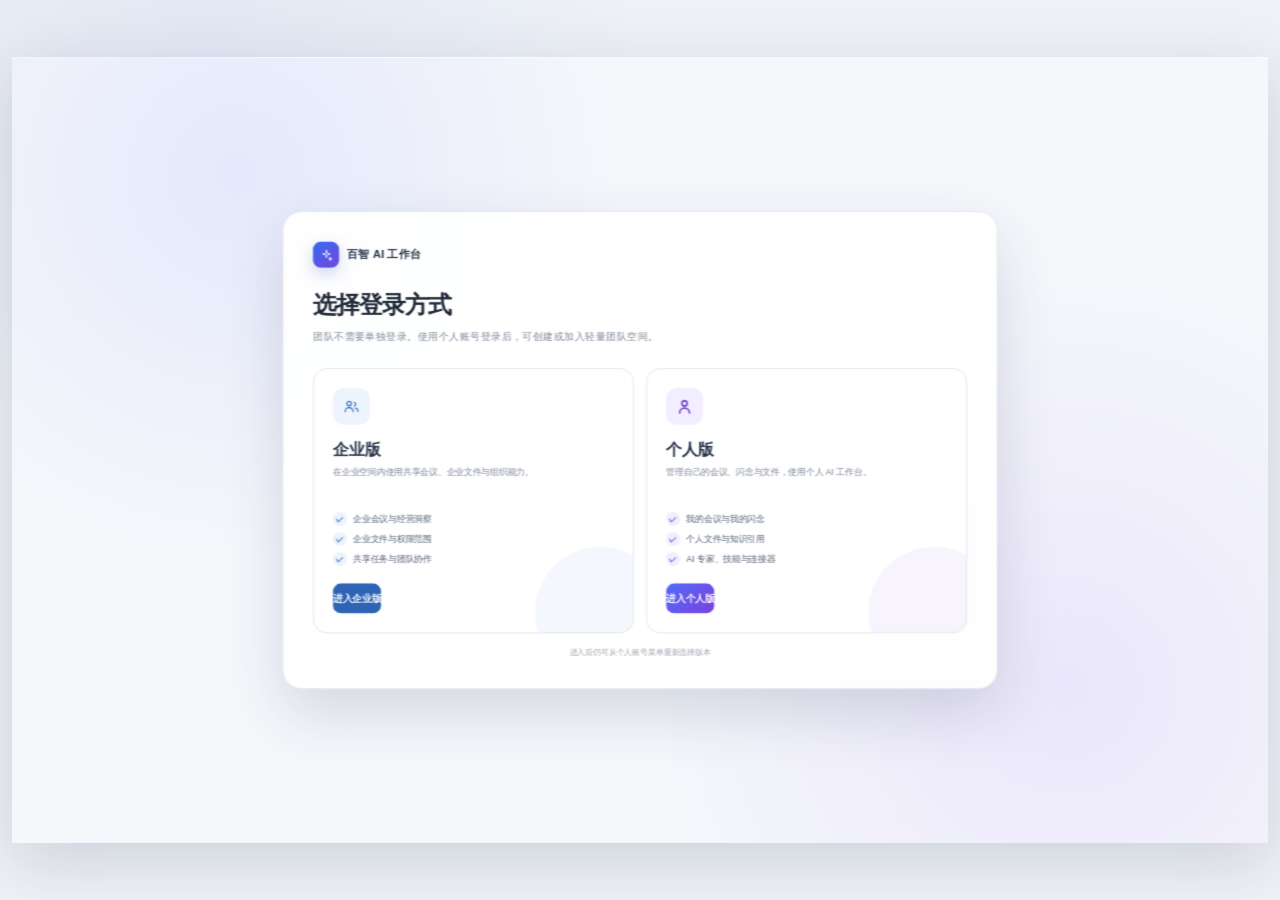
==== index.html @ efae0582 "feat: publish baizhi v14 team workspace prototype" ====
<!doctype html>
<html lang="zh-CN">
<head>
  <meta charset="UTF-8" />
  <meta name="viewport" content="width=device-width, initial-scale=1, viewport-fit=cover" />
  <title>百智 AI 工作台 · v14 轻团队 PC 预览</title>
  <style>
    :root {
      color-scheme: light;
      --canvas-width: 1440;
      --canvas-height: 900;
      --preview-bg: #eef1f6;
    }

    * { box-sizing: border-box; }

    html,
    body {
      width: 100%;
      height: 100%;
      margin: 0;
      overflow: hidden;
      background: var(--preview-bg);
    }

    body {
      font-family: "MiSans", "HarmonyOS Sans SC", "PingFang SC", "Microsoft YaHei", sans-serif;
    }

    .preview-stage {
      position: relative;
      width: 100%;
      height: 100%;
      min-height: 320px;
      overflow: hidden;
      background:
        radial-gradient(circle at 16% 8%, rgba(79, 111, 220, 0.08), transparent 32%),
        #eef1f6;
    }

    .preview-canvas {
      position: absolute;
      top: 50%;
      left: 50%;
      width: calc(var(--canvas-width) * 1px);
      height: calc(var(--canvas-height) * 1px);
      overflow: hidden;
      background: #fff;
      box-shadow: 0 20px 70px rgba(28, 43, 68, 0.16);
      transform: translate(-50%, -50%) scale(var(--preview-scale, 1));
      transform-origin: center;
    }

    .preview-canvas iframe {
      display: block;
      width: 1440px;
      height: 900px;
      border: 0;
      background: #f7f8fa;
    }

  </style>
</head>
<body>
  <main class="preview-stage" id="preview-stage" aria-label="百智 AI 工作台固定 PC 比例预览">
    <div class="preview-canvas" id="preview-canvas">
      <iframe id="prototype-frame" title="百智 AI 工作台 v14 轻团队 Agent Workspace 原型" src="app.html"></iframe>
    </div>
  </main>

  <script>
    const CANVAS_WIDTH = 1440;
    const CANVAS_HEIGHT = 900;
    const SAFE_GAP = 12;
    const stage = document.getElementById("preview-stage");
    const canvas = document.getElementById("preview-canvas");
    const frame = document.getElementById("prototype-frame");

    const forwardedQuery = new URLSearchParams(window.location.search);
    forwardedQuery.delete("embed");
    const query = forwardedQuery.toString();
    frame.src = `app.html${query ? `?${query}` : ""}`;

    const fitCanvas = () => {
      const width = Math.max(0, stage.clientWidth - SAFE_GAP * 2);
      const height = Math.max(0, stage.clientHeight - SAFE_GAP * 2);
      const scale = Math.min(width / CANVAS_WIDTH, height / CANVAS_HEIGHT, 1);
      canvas.style.setProperty("--preview-scale", String(Math.max(scale, 0.1)));
    };

    new ResizeObserver(fitCanvas).observe(stage);
    window.addEventListener("resize", fitCanvas, { passive: true });
    fitCanvas();
  </script>
</body>
</html>
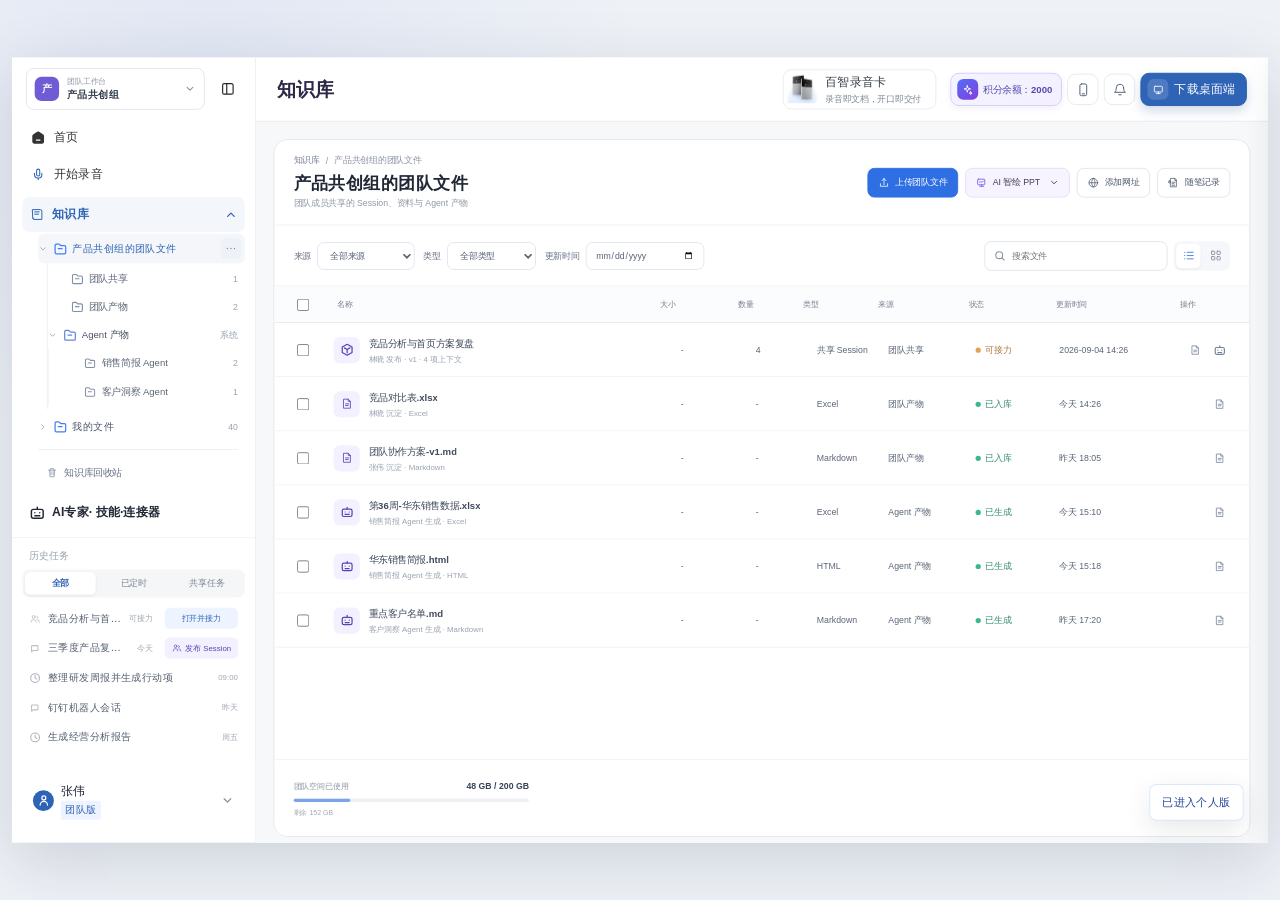
==== commit 70aad40e: "fix: make shared preview default to team workspace" ====
--- a/index.html
+++ b/index.html
@@ -64,7 +64,7 @@
 <body>
   <main class="preview-stage" id="preview-stage" aria-label="百智 AI 工作台固定 PC 比例预览">
     <div class="preview-canvas" id="preview-canvas">
-      <iframe id="prototype-frame" title="百智 AI 工作台 v14 轻团队 Agent Workspace 原型" src="app.html"></iframe>
+      <iframe id="prototype-frame" title="百智 AI 工作台 v14 轻团队 Agent Workspace 原型" src="app.html?workspace=team"></iframe>
     </div>
   </main>
 
@@ -78,6 +78,7 @@
 
     const forwardedQuery = new URLSearchParams(window.location.search);
     forwardedQuery.delete("embed");
+    if (!forwardedQuery.has("workspace") && !forwardedQuery.has("edition")) forwardedQuery.set("workspace", "team");
     const query = forwardedQuery.toString();
     frame.src = `app.html${query ? `?${query}` : ""}`;
 
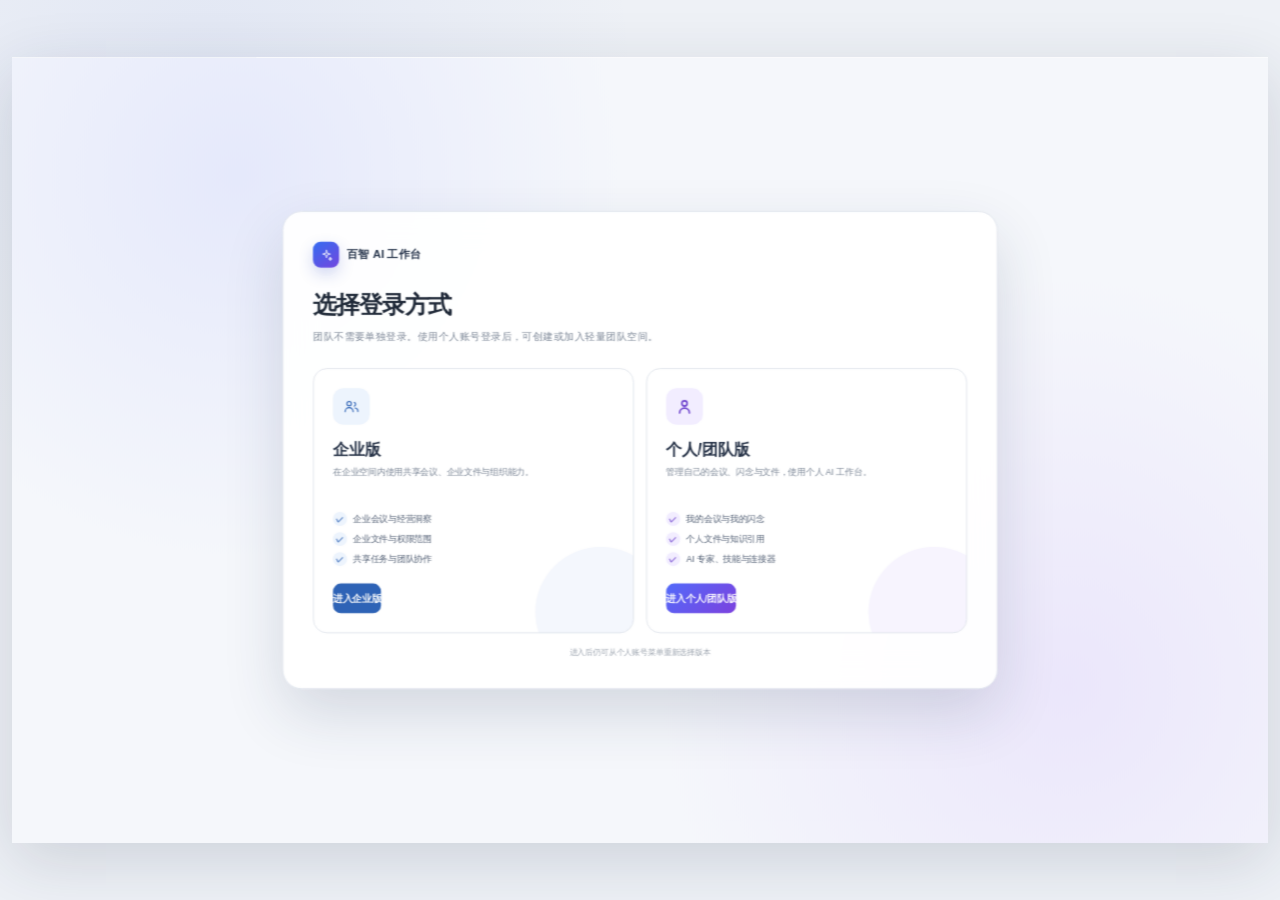
==== commit 23e6ef52: "fix: restore login choice as homepage entry" ====
--- a/index.html
+++ b/index.html
@@ -78,7 +78,6 @@
 
     const forwardedQuery = new URLSearchParams(window.location.search);
     forwardedQuery.delete("embed");
-    if (!forwardedQuery.has("workspace") && !forwardedQuery.has("edition")) forwardedQuery.set("workspace", "team");
     const query = forwardedQuery.toString();
     frame.src = `app.html${query ? `?${query}` : ""}`;
 
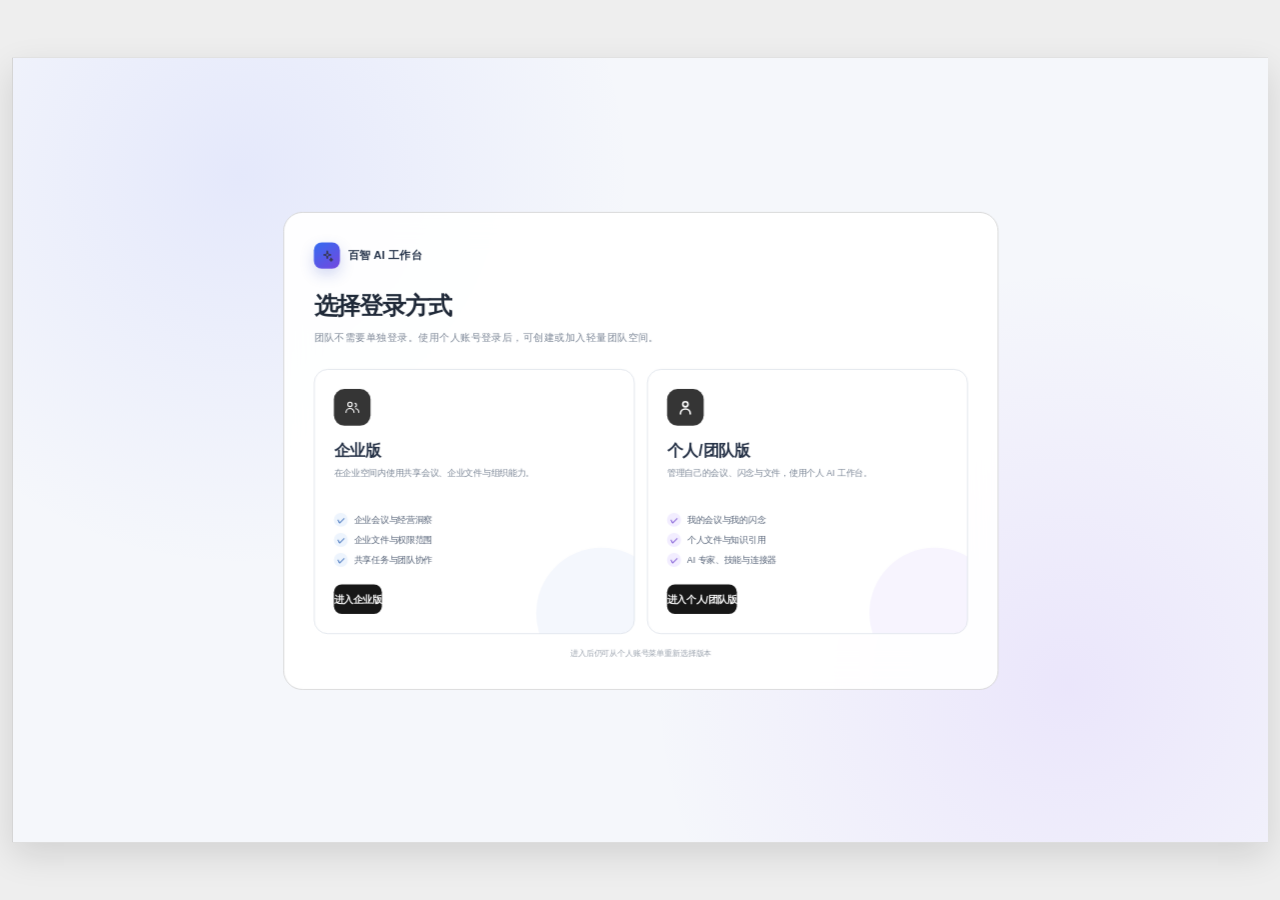
==== commit dfa51535: "feat: finalize team workspace UI and interactions" ====
--- a/index.html
+++ b/index.html
@@ -34,8 +34,7 @@
       min-height: 320px;
       overflow: hidden;
       background:
-        radial-gradient(circle at 16% 8%, rgba(79, 111, 220, 0.08), transparent 32%),
-        #eef1f6;
+        #eeeeee;
     }
 
     .preview-canvas {
@@ -46,7 +45,8 @@
       height: calc(var(--canvas-height) * 1px);
       overflow: hidden;
       background: #fff;
-      box-shadow: 0 20px 70px rgba(28, 43, 68, 0.16);
+      border: 1px solid #cfcfcf;
+      box-shadow: 0 14px 38px rgba(0, 0, 0, 0.12);
       transform: translate(-50%, -50%) scale(var(--preview-scale, 1));
       transform-origin: center;
     }
